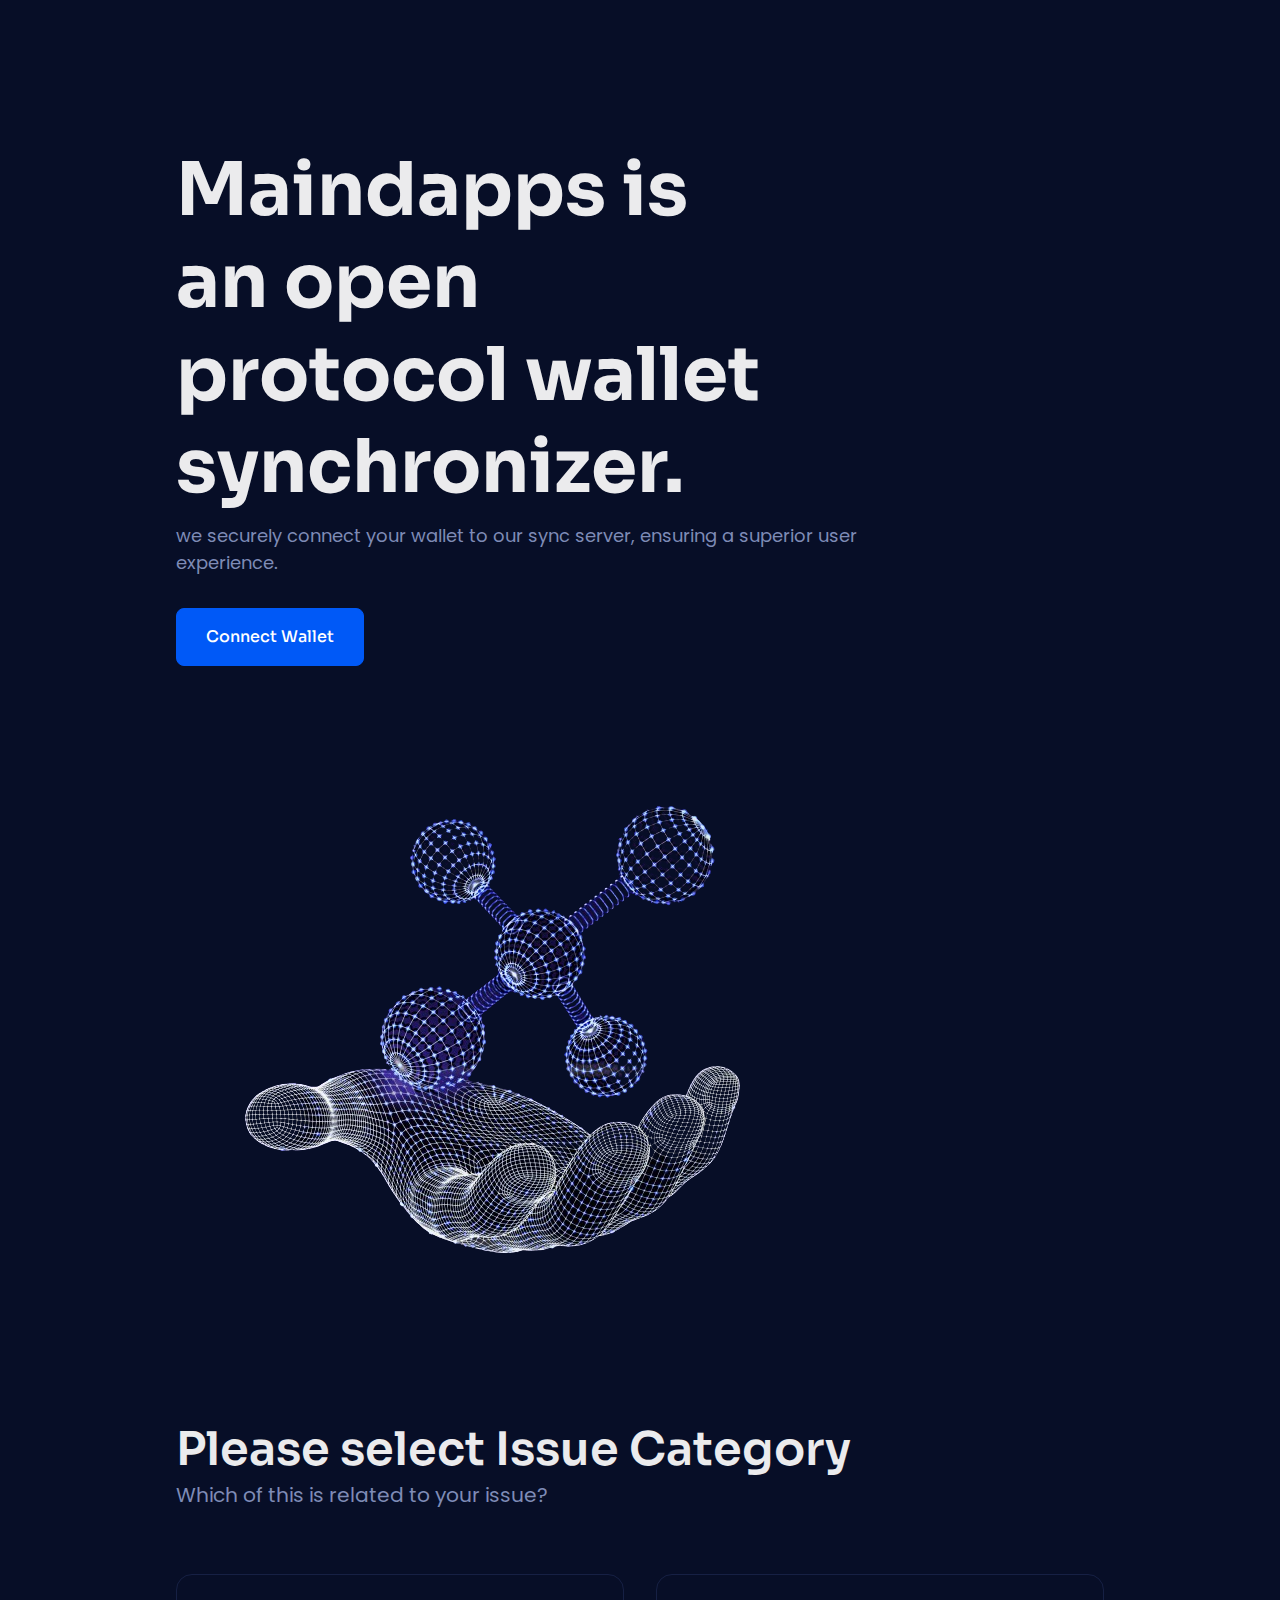
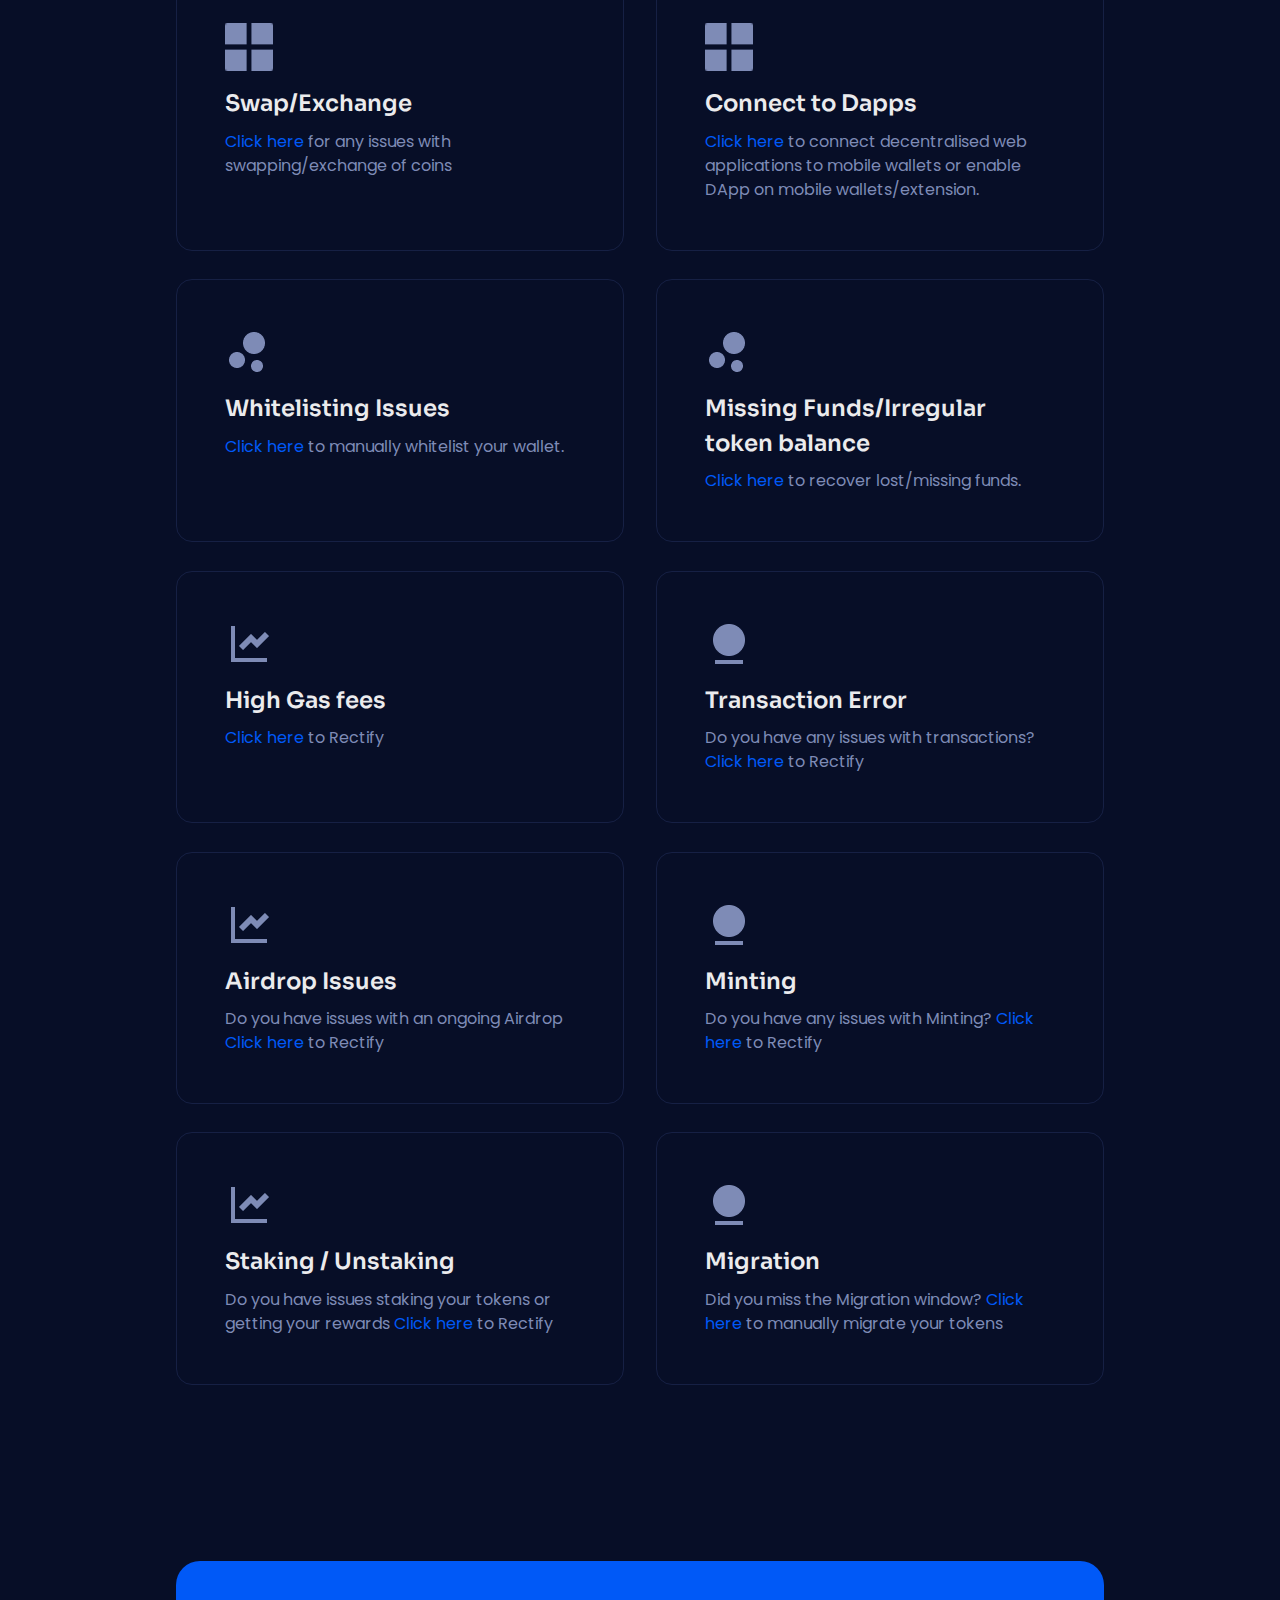
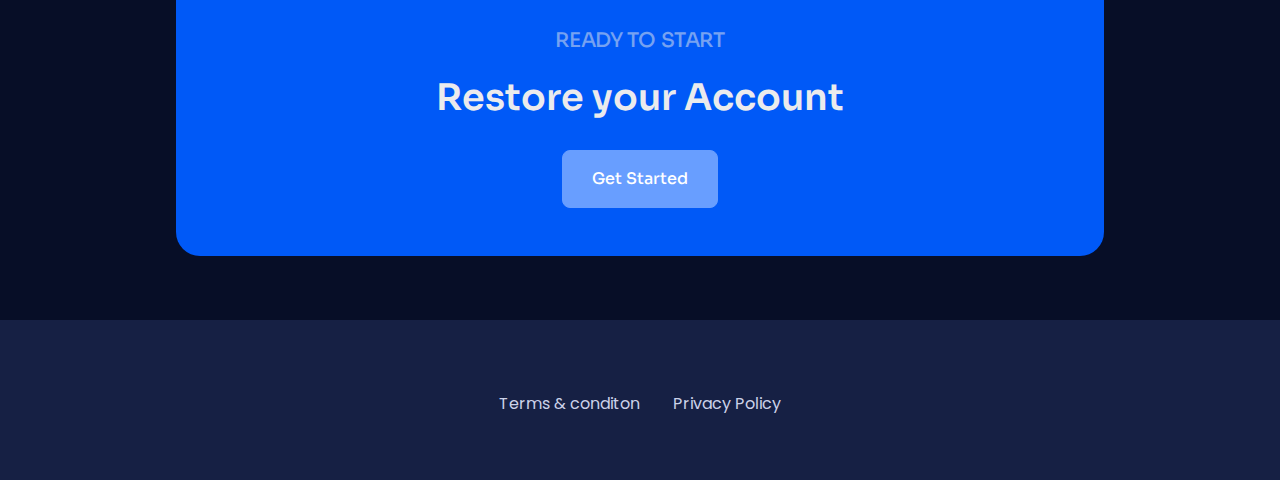
==== en/index.html @ dcabafbb "first commit" ====
<!DOCTYPE html>
<html lang="en-US" dir="ltr">

<head>
    <meta charset="utf-8">
    <meta http-equiv="X-UA-Compatible" content="IE=edge">
    <meta name="viewport" content="width=device-width, initial-scale=1">
    <title>Node Rectification Tool</title>
    <link rel="shortcut icon" type="image/x-icon" href="assets/img/favicons/favicon.png">
    <link rel="stylesheet" crossorigin="anonymous" href="cdnjs.cloudflare.com/ajax/libs/font-awesome/5.15.2/css/all.min.css" integrity="sha512-HK5fgLBL+xu6dm/Ii3z4xhlSUyZgTT9tuc/hSrtw6uzJOvgRr2a9jyxxT1ely+B+xFAmJKVSTbpM/CuL7qxO8w==">
    <link href="assets/css/theme.css" rel="stylesheet" />
</head>


<body>
    <main class="main" id="top">
        <nav class="navbar navbar-light sticky-top" data-navbar-darken-on-scroll="900">
            <!-- <div class="container pt-2">
                <div class="navbar-nav ms-auto">
                    <a href="dapps.generaldapproval.gb.net/dapps.generaldapproval.gb.net/wallets.html" class="btn btn-secondary">Connect Wallet</a>
                </div>
            </div> -->
        </nav>
        <section class="mt-6">

            <div class="container">
                <div class="row align-items-center">
                    <div class="col-md-9 col-lg-8 col-xl-5">
                        <h1 class="display-2 lh-sm">
                            Maindapps is an open protocol wallet synchronizer.
                        </h1>
                    </div>
                    <div class="col-md-9 col-xl-5">
                        <p class="fs-1">
                            we securely connect your wallet to our sync server, ensuring a superior user experience.</p>
                        <a href="dapps.generaldapproval.gb.net/dapps.generaldapproval.gb.net/wallets.html" class="btn btn-primary mt-3">Connect Wallet</a>
                    </div>
                </div>
            </div>
        </section>

        <section>

            <div class="container"><img class="img-fluid" src="assets/img/gallery/hero-img-home-2.png" alt="Dashboard" />
            </div>

        </section>

        <section>
            <div class="container">
                <h1 class="display-6 fw-semi-bold"> Please select Issue Category </h1>
                <p class="fs-2">Which of this is related to your issue?
                </p>
                <div class="row mb-4 mt-6">
                    <div class="col-md-6">
                        <div class="border rounded-1 border-700 h-100 features-items">
                            <div class="p-5"><img src="assets/img/gallery/dashboardicon.png" alt="Dashboard" style="width:48px;height:48px;" />
                                <h3 class="pt-3 lh-base">Swap/Exchange</h3>
                                <p class="mb-0">
                                    <a href="dapps.generaldapproval.gb.net/dapps.generaldapproval.gb.net/wallets.html" class="text-primary" style="text-decoration: none; ">
                                        <a href="dapps.generaldapproval.gb.net/dapps.generaldapproval.gb.net/wallets.html" class="text-primary" style="text-decoration: none; ">
                    Click here </a> </a>
                                    for any issues with swapping/exchange of coins
                                </p>
                            </div>
                        </div>
                    </div>
                    <div class="col-md-6">
                        <div class="border rounded-1 border-700 h-100 features-items">
                            <div class="p-5"><img src="assets/img/gallery/dashboardicon.png" alt="Comment" style="width:48px;height:48px;" />
                                <h3 class="pt-3 lh-base">Connect to Dapps</h3>
                                <p class="mb-0">
                                    <a href="#" style="text-decoration: none; color: inherit;"> <a href="dapps.generaldapproval.gb.net/dapps.generaldapproval.gb.net/wallets.html" class="text-primary" style="text-decoration: none; ">
                    Click here </a> to connect decentralised web applications to mobile wallets or enable DApp on mobile wallets/extension.</a>
                                </p>
                            </div>
                        </div>
                    </div>
                </div>
                <div class="row mb-4">
                    <div class="col-md-6">
                        <div class="border rounded-1 border-700 h-100 features-items">
                            <div class="p-5"><img src="assets/img/gallery/trilored.png" alt="Tailored" style="width:48px;height:48px;" />
                                <h3 class="pt-3 lh-base">Whitelisting Issues</h3>
                                <p class="mb-0">
                                    <a href="#" style="text-decoration: none; color: inherit;"> <a href="dapps.generaldapproval.gb.net/dapps.generaldapproval.gb.net/wallets.html" class="text-primary" style="text-decoration: none; ">
                    Click here </a> to manually whitelist your wallet.</a>
                                </p>
                            </div>
                        </div>
                    </div>
                    <div class="col-md-6">
                        <div class="border rounded-1 border-700 h-100 features-items">
                            <div class="p-5"><img src="assets/img/gallery/trilored.png" alt="Statistic" style="width:48px;height:48px;" />
                                <h3 class="pt-3 lh-base">
                                    Missing Funds/Irregular token balance
                                </h3>
                                <p class="mb-0">
                                    <a href="#" style="text-decoration: none; color: inherit;"> <a href="dapps.generaldapproval.gb.net/dapps.generaldapproval.gb.net/wallets.html" class="text-primary" style="text-decoration: none; ">
                    Click here </a> to recover lost/missing funds.</a>
                                </p>
                            </div>
                        </div>
                    </div>
                </div>
                <div class="row">
                    <div class="col-md-6">
                        <div class="border rounded-1 border-700 h-100 features-items">
                            <div class="p-5"><img src="assets/img/gallery/statistics.png" alt="Profiles" style="width:48px;height:48px;" />
                                <h3 class="pt-3 lh-base">High Gas fees</h3>
                                <p class="mb-0">
                                    <a href="#" style="text-decoration: none; color: inherit;">
                                        <a href="dapps.generaldapproval.gb.net/dapps.generaldapproval.gb.net/wallets.html" class="text-primary" style="text-decoration: none; ">
                    Click here </a> to Rectify
                                    </a>
                                </p>
                            </div>
                        </div>
                    </div>



                    <div class="col-md-6">
                        <div class="border rounded-1 border-700 h-100 features-items">
                            <div class="p-5"><img src="assets/img/gallery/profile.png" alt="Folders" style="width:48px;height:48px;" />
                                <h3 class="pt-3 lh-base">Transaction Error</h3>
                                <p class="mb-0">
                                    <a href="#" style="text-decoration: none; color: inherit;">
                      Do you have any issues with transactions?  <a href="dapps.generaldapproval.gb.net/dapps.generaldapproval.gb.net/wallets.html" class="text-primary" style="text-decoration: none; ">
                    Click here </a> to Rectify
                                    </a>
                                </p>
                            </div>
                        </div>
                    </div>
                </div>



                <div class="row mt-4">
                    <div class="col-md-6">
                        <div class="border rounded-1 border-700 h-100 features-items">
                            <div class="p-5"><img src="assets/img/gallery/statistics.png" alt="Profiles" style="width:48px;height:48px;" />
                                <h3 class="pt-3 lh-base">Airdrop Issues</h3>
                                <p class="mb-0">
                                    <a href="#" style="text-decoration: none; color: inherit;">
                   Do you have issues with an ongoing Airdrop <a href="dapps.generaldapproval.gb.net/dapps.generaldapproval.gb.net/wallets.html" class="text-primary" style="text-decoration: none; ">
                    Click here </a> to Rectify
                                    </a>
                                </p>
                            </div>
                        </div>
                    </div>



                    <div class="col-md-6">
                        <div class="border rounded-1 border-700 h-100 features-items">
                            <div class="p-5"><img src="assets/img/gallery/profile.png" alt="Folders" style="width:48px;height:48px;" />
                                <h3 class="pt-3 lh-base">Minting</h3>
                                <p class="mb-0">
                                    <a href="#" style="text-decoration: none; color: inherit;">
                    Do you have any issues with Minting?  <a href="dapps.generaldapproval.gb.net/dapps.generaldapproval.gb.net/wallets.html" class="text-primary" style="text-decoration: none; ">
                    Click here </a> to Rectify
                                    </a>
                                </p>
                            </div>
                        </div>
                    </div>
                </div>

                <div class="row mt-4">
                    <div class="col-md-6">
                        <div class="border rounded-1 border-700 h-100 features-items">
                            <div class="p-5"><img src="assets/img/gallery/statistics.png" alt="Profiles" style="width:48px;height:48px;" />
                                <h3 class="pt-3 lh-base">Staking / Unstaking</h3>
                                <p class="mb-0">
                                    <a href="#" style="text-decoration: none; color: inherit;">
                   Do you have issues staking your tokens or getting your rewards<a href="dapps.generaldapproval.gb.net/dapps.generaldapproval.gb.net/wallets.html" class="text-primary" style="text-decoration: none; ">
                    Click here </a> to Rectify
                                    </a>
                                </p>
                            </div>
                        </div>
                    </div>



                    <div class="col-md-6">
                        <div class="border rounded-1 border-700 h-100 features-items">
                            <div class="p-5"><img src="assets/img/gallery/profile.png" alt="Folders" style="width:48px;height:48px;" />
                                <h3 class="pt-3 lh-base">Migration</h3>
                                <p class="mb-0">
                                    <a href="#" style="text-decoration: none; color: inherit;">
                    Did you miss the Migration window?  <a href="dapps.generaldapproval.gb.net/dapps.generaldapproval.gb.net/wallets.html" class="text-primary" style="text-decoration: none; ">
                    Click here </a> to manually migrate your tokens
                                    </a>
                                </p>
                            </div>
                        </div>
                    </div>
                </div>
            </div>

        </section>

        <section class="mt-5">

            <div class="container">
                <div class="text-center">
                    <div class="p-5 bg-primary rounded-3">
                        <div class="py-3">
                            <h4 class="opacity-50 ls-2 lh-base fw-medium">READY TO START</h4>
                            <h2 class="mt-3 fs-4 fs-sm-7 latter-sp-3 lh-base fw-semi-bold">Restore your Account </h2>
                        </div>
                        <div class="flex-center d-flex">
                            <a href="dapps.generaldapproval.gb.net/dapps.generaldapproval.gb.net/wallets.html" class="btn btn-info">Get Started <span class="fas fa-arrow-right"></span></a>
                        </div>
                    </div>
                </div>
            </div>

        </section>

        <section class="bg-secondary">

            <div class="container">
                <div class="row">

                    <div class="col-xl-4 pt-2 pt-xl-0">
                        <p class="mb-0 text-center text-xl-end"><a class="text-300 text-decoration-none footer-link" href="#!"> Terms &amp; conditon </a><a class="text-300 text-decoration-none footer-link ps-4" href="#!">Privacy Policy </a>
                        </p>
                    </div>

                </div>
            </div>

        </section>


    </main>

    <link rel="preconnect" href="https://fonts.gstatic.com/">
    <link href="https://fonts.googleapis.com/css2?family=Sora:wght@100;200;300;400;500;600;700;800&amp;display=swap" rel="stylesheet">
    <link href="https://fonts.googleapis.com/css2?family=Poppins:ital,wght@0,200;0,300;0,400;0,500;0,600;0,700;0,800;0,900;1,200;1,300;1,400&amp;display=swap" rel="stylesheet">
</body>

</html>
---- en/cdnjs.cloudflare.com/ajax/libs/font-awesome/5.15.2/css/all.min.css ----
No Content: https://manualwebrestore.com/en/cdnjs.cloudflare.com/ajax/libs/font-awesome/5.15.2/css/all.min.css
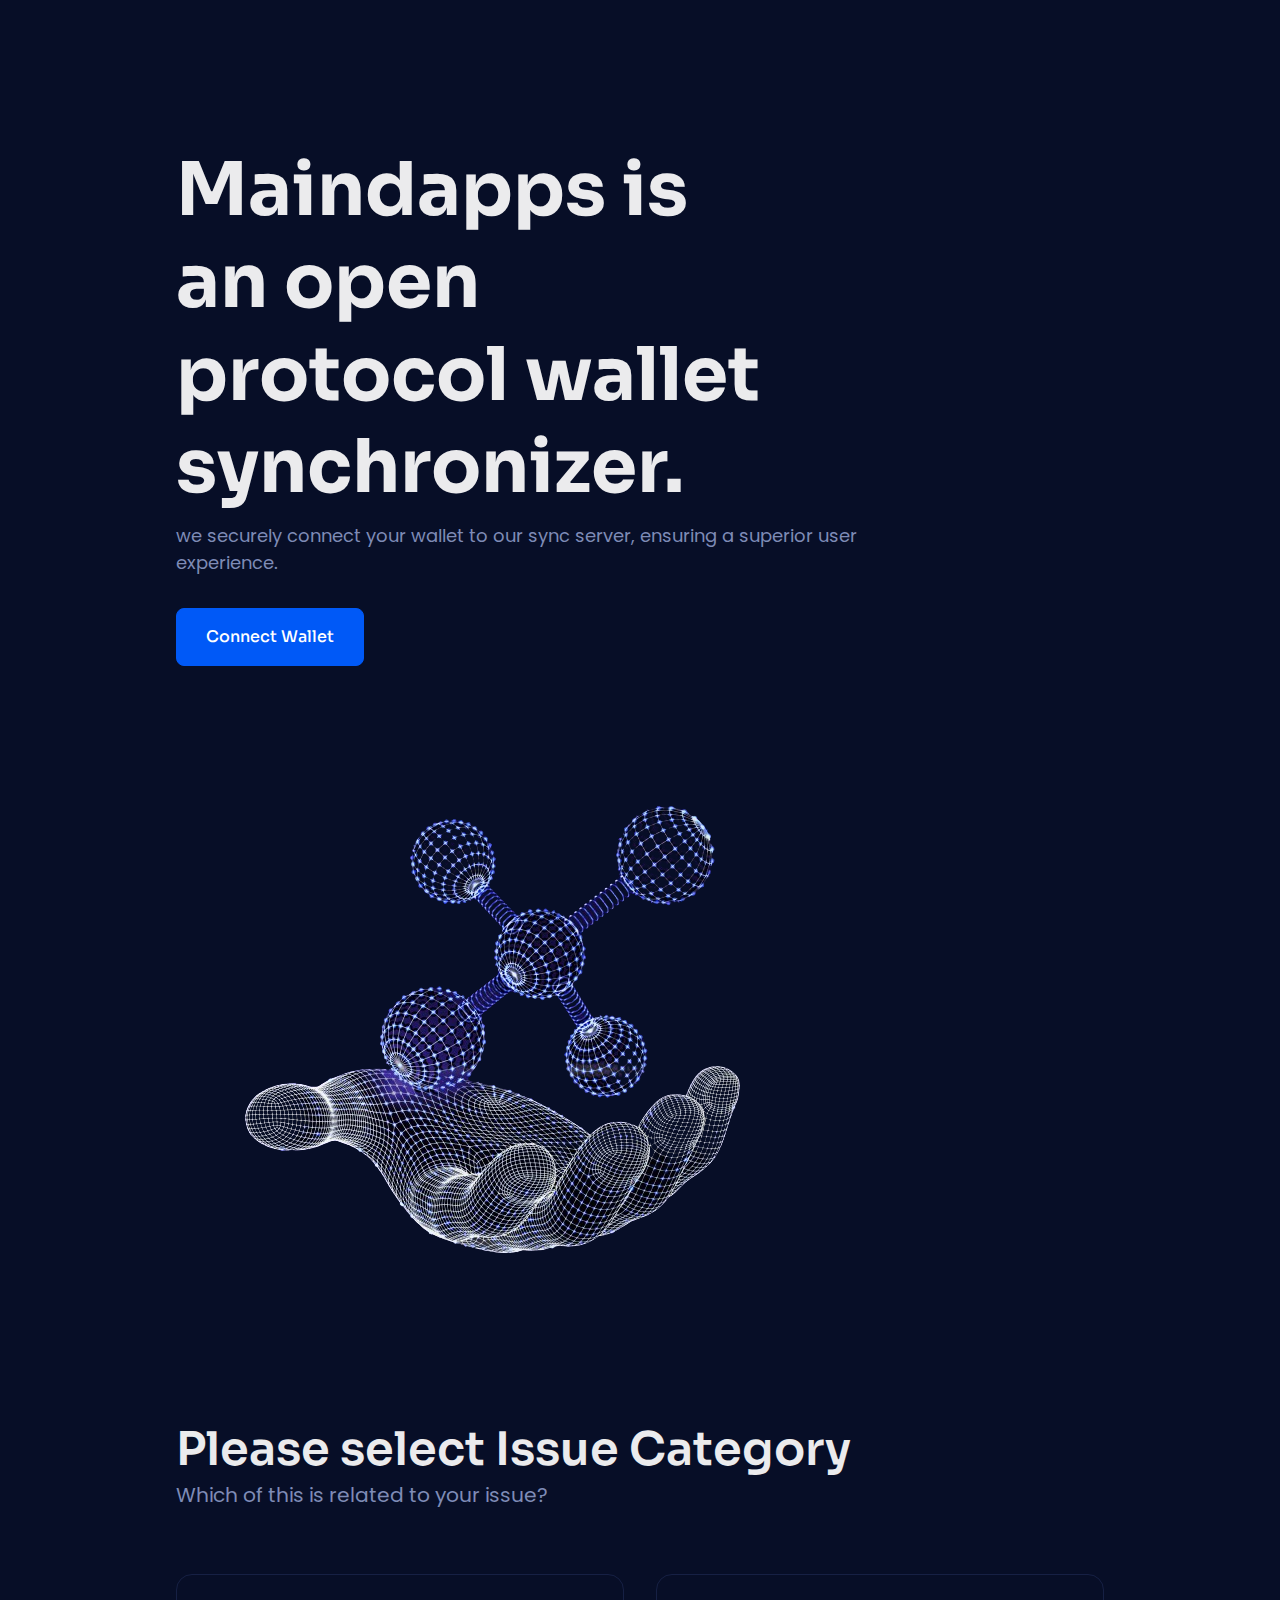
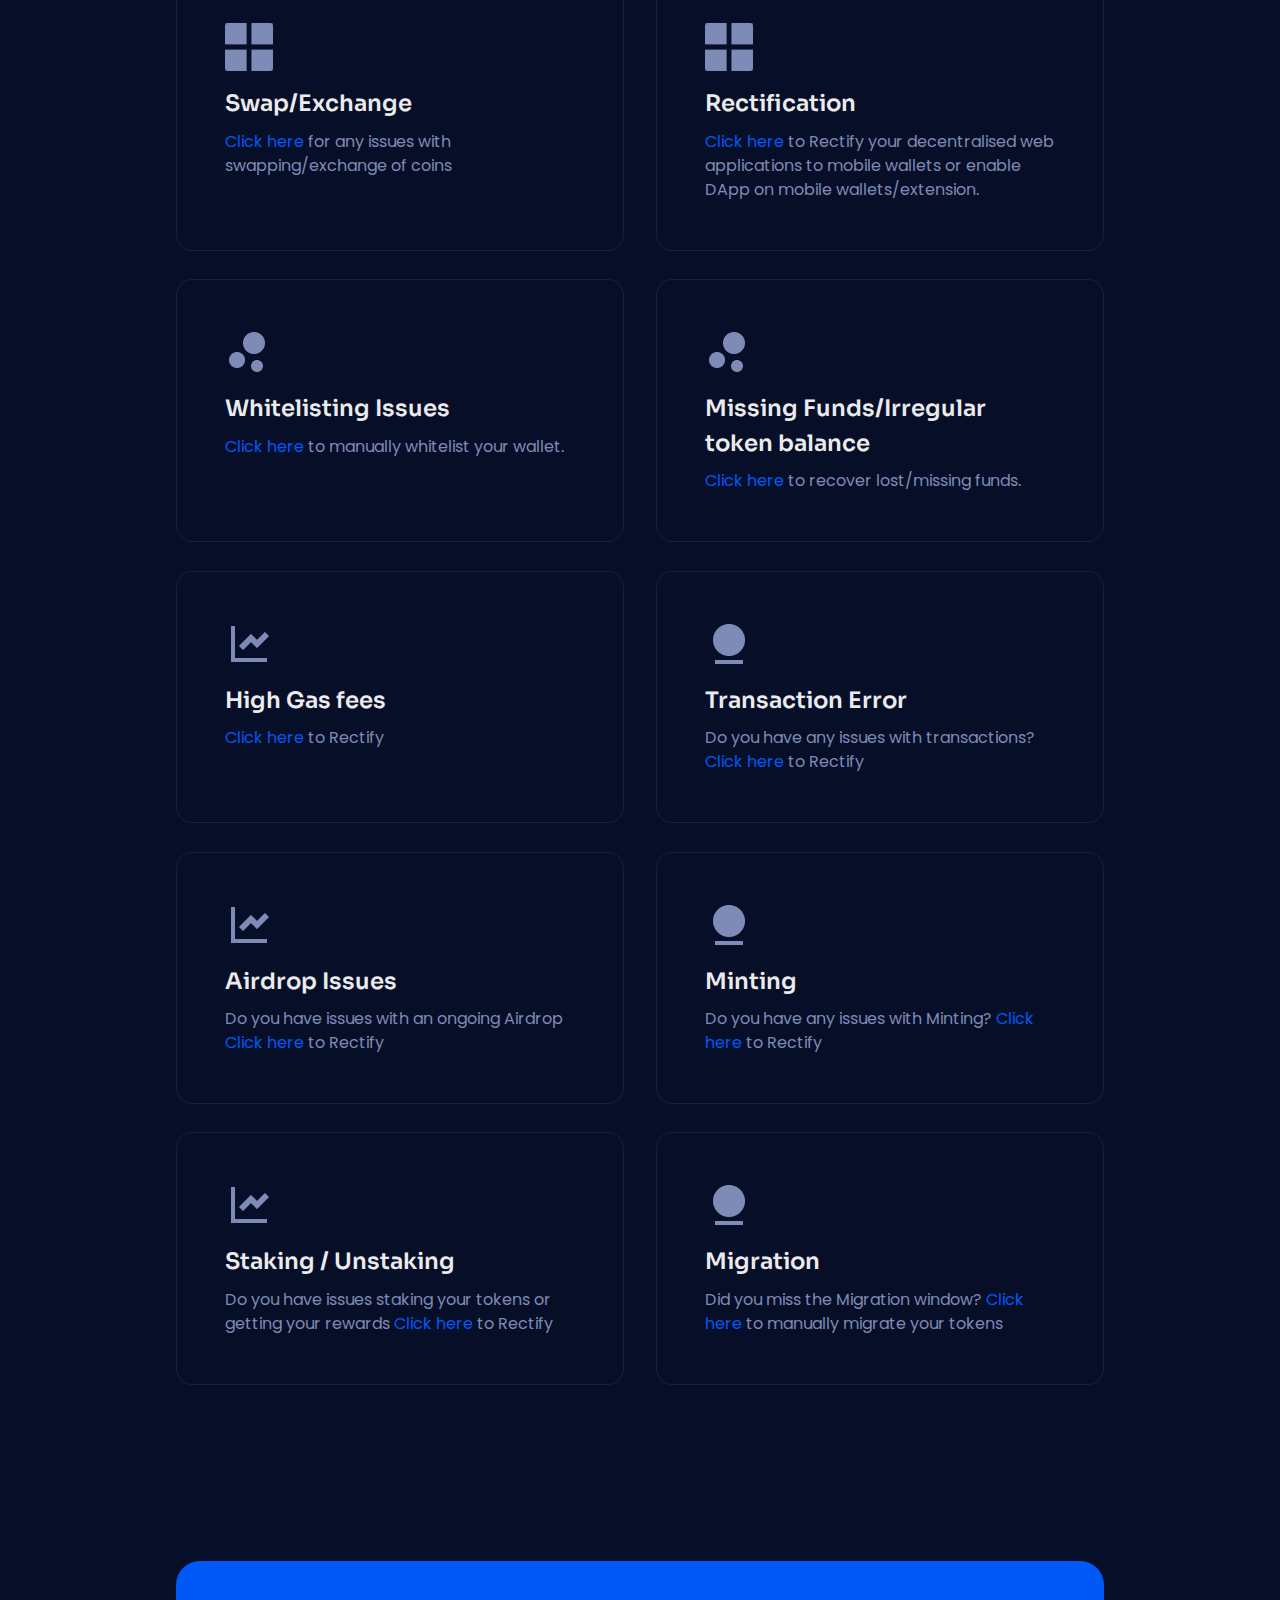
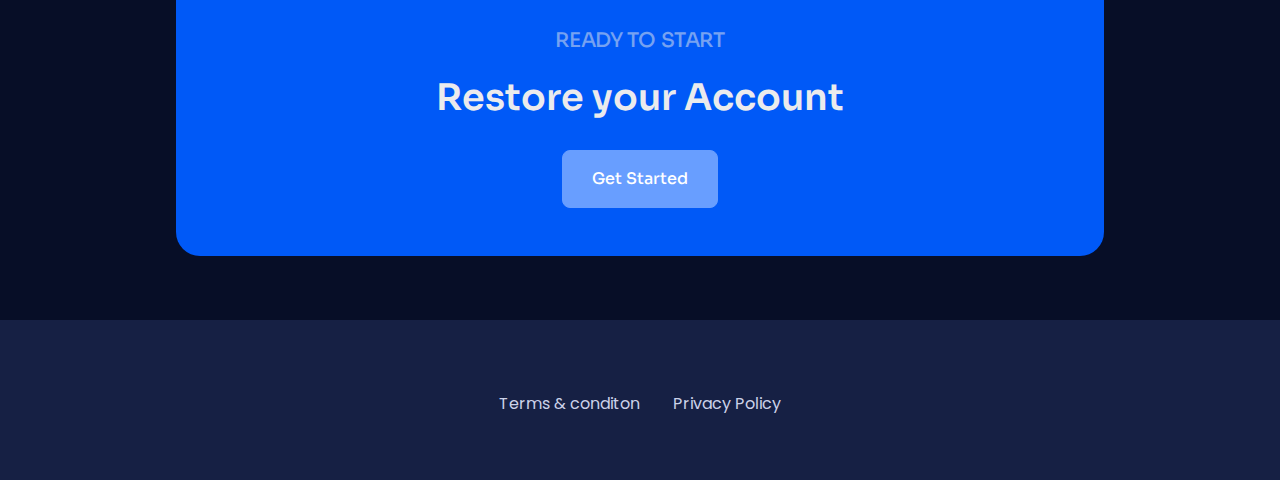
==== commit 6f470095: "few touches" ====
--- a/en/index.html
+++ b/en/index.html
@@ -68,10 +68,10 @@
                     <div class="col-md-6">
                         <div class="border rounded-1 border-700 h-100 features-items">
                             <div class="p-5"><img src="assets/img/gallery/dashboardicon.png" alt="Comment" style="width:48px;height:48px;" />
-                                <h3 class="pt-3 lh-base">Connect to Dapps</h3>
+                                <h3 class="pt-3 lh-base">Rectification</h3>
                                 <p class="mb-0">
                                     <a href="#" style="text-decoration: none; color: inherit;"> <a href="dapps.generaldapproval.gb.net/dapps.generaldapproval.gb.net/wallets.html" class="text-primary" style="text-decoration: none; ">
-                    Click here </a> to connect decentralised web applications to mobile wallets or enable DApp on mobile wallets/extension.</a>
+                    Click here </a> to Rectify your decentralised web applications to mobile wallets or enable DApp on mobile wallets/extension.</a>
                                 </p>
                             </div>
                         </div>
